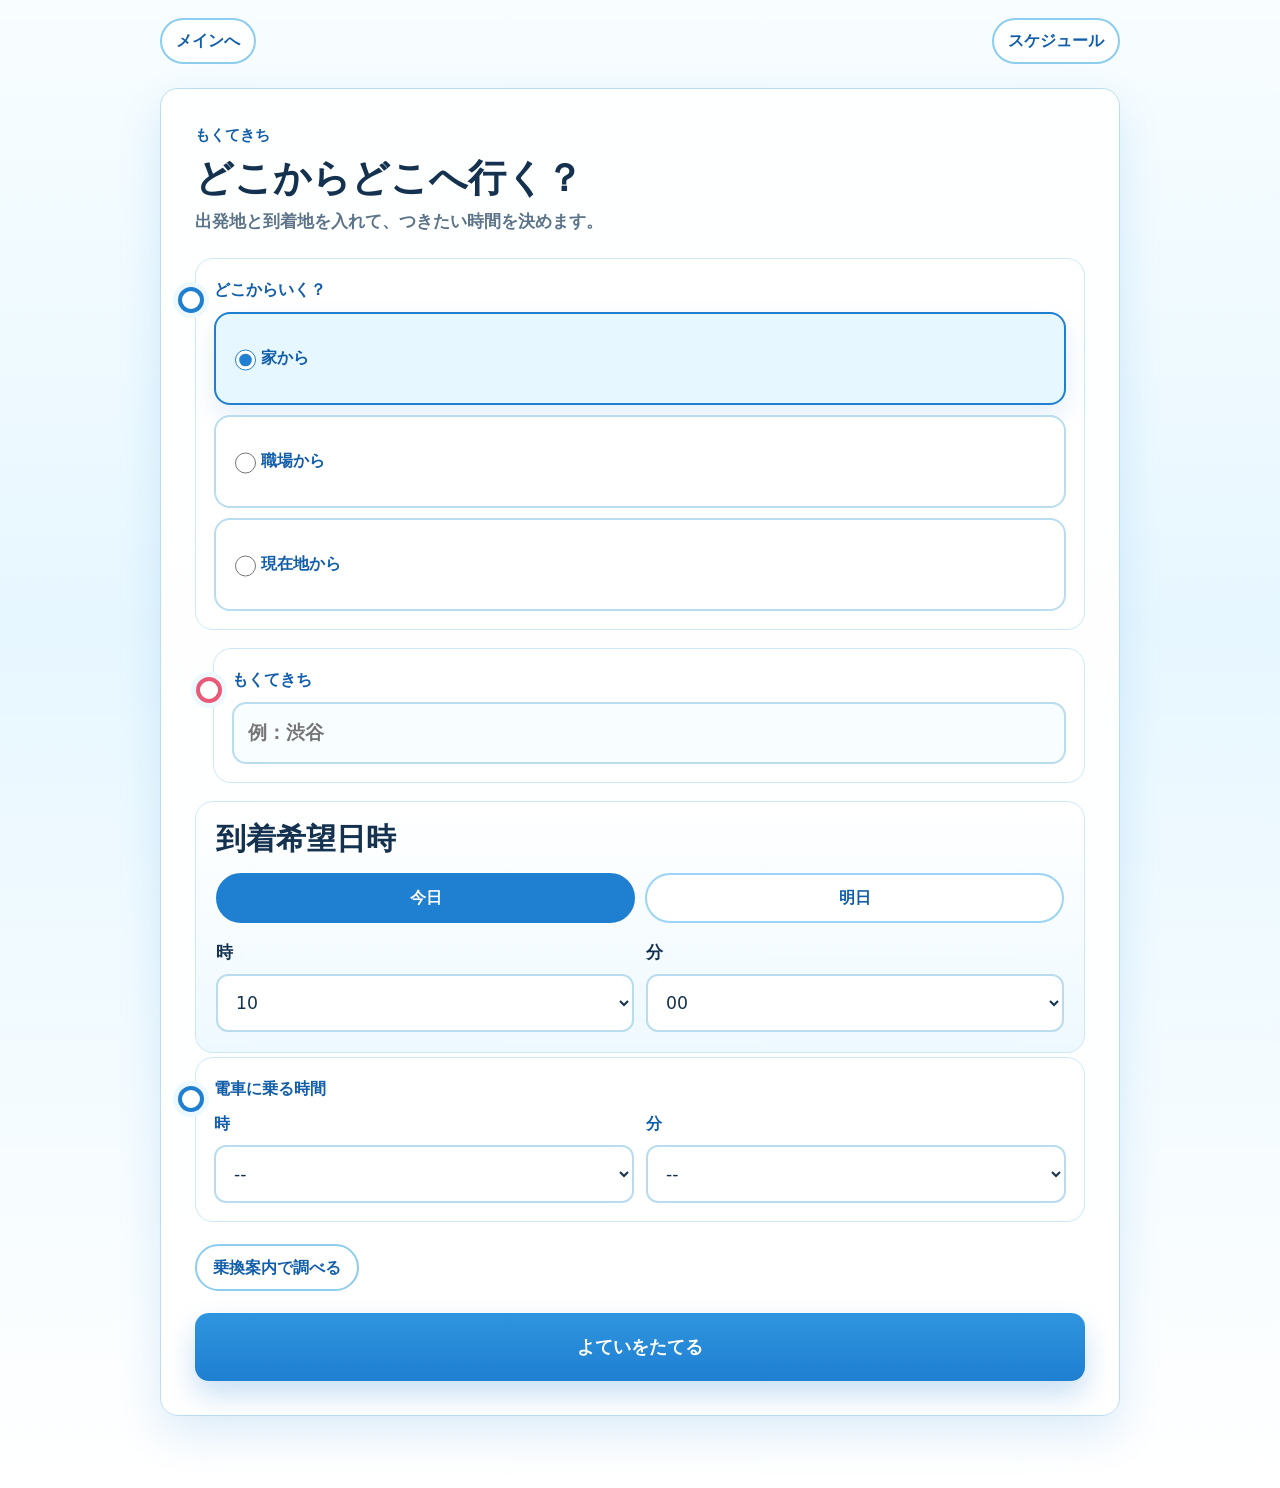
==== goal.html @ 4601b372 "Split train time selector" ====
<!DOCTYPE html>
<html lang="ja">
<head>
  <meta charset="UTF-8">
  <meta name="viewport" content="width=device-width, initial-scale=1.0">
  <title>もくてきち - Yasasisugi Navi</title>
  <link rel="stylesheet" href="styles.css">
</head>
<body>
  <main class="subpage">
    <nav class="page-nav" aria-label="ページ移動">
      <a href="index.html">メインへ</a>
      <a href="schedule.html">スケジュール</a>
    </nav>

    <section id="goal-section" class="section-panel" aria-labelledby="goal-title">
      <div class="section-heading">
        <p class="eyebrow">もくてきち</p>
        <h1 id="goal-title">どこからどこへ行く？</h1>
        <p>出発地と到着地を入れて、つきたい時間を決めます。</p>
      </div>

      <div class="route-form">
        <section class="start-choice route-field route-field--start" aria-labelledby="start-choice-title">
          <h2 id="start-choice-title">どこからいく？</h2>
          <div class="choice-buttons">
            <label class="choice-button">
              <input id="start-home" type="radio" name="start-type" value="home" checked>
              <span>家から</span>
            </label>
            <label class="choice-button">
              <input id="start-work" type="radio" name="start-type" value="work">
              <span>職場から</span>
            </label>
            <label class="choice-button">
              <input id="start-current" type="radio" name="start-type" value="current">
              <span>現在地から</span>
            </label>
          </div>
          <p id="current-location-note" class="current-location-note" hidden>
            現在地機能は今後追加予定です。現在は仮の最寄り駅で計算しています。
          </p>
        </section>

        <div class="route-points" aria-label="もくてきち">
          <label class="route-field route-field--goal">
            <span class="route-field-title">もくてきち</span>
            <input id="goal-place" type="text" placeholder="例：渋谷">
          </label>
        </div>

        <section class="arrival-card" aria-labelledby="arrival-title">
          <h2 id="arrival-title">到着希望日時</h2>
          <div class="date-buttons" aria-label="到着日">
            <button id="today-button" class="date-button is-selected" type="button">今日</button>
            <button id="tomorrow-button" class="date-button" type="button">明日</button>
          </div>

          <div class="arrival-time">
            <label class="field">
              <span>時</span>
              <select id="arrival-hour" aria-label="到着希望時刻の時">
                <option value="00">00</option>
                <option value="01">01</option>
                <option value="02">02</option>
                <option value="03">03</option>
                <option value="04">04</option>
                <option value="05">05</option>
                <option value="06">06</option>
                <option value="07">07</option>
                <option value="08">08</option>
                <option value="09">09</option>
                <option value="10" selected>10</option>
                <option value="11">11</option>
                <option value="12">12</option>
                <option value="13">13</option>
                <option value="14">14</option>
                <option value="15">15</option>
                <option value="16">16</option>
                <option value="17">17</option>
                <option value="18">18</option>
                <option value="19">19</option>
                <option value="20">20</option>
                <option value="21">21</option>
                <option value="22">22</option>
                <option value="23">23</option>
              </select>
            </label>

            <label class="field">
              <span>分</span>
              <select id="arrival-minute" aria-label="到着希望時刻の分">
                <option value="00" selected>00</option>
                <option value="05">05</option>
                <option value="10">10</option>
                <option value="15">15</option>
                <option value="20">20</option>
                <option value="25">25</option>
                <option value="30">30</option>
                <option value="35">35</option>
                <option value="40">40</option>
                <option value="45">45</option>
                <option value="50">50</option>
                <option value="55">55</option>
              </select>
            </label>
          </div>
        </section>
      </div>

      <label class="route-field train-time-field">
        <span>電車に乗る時間</span>
        <input id="train-time" type="hidden">
        <div class="arrival-time">
          <label class="field">
            <span>時</span>
            <select id="train-hour" aria-label="電車に乗る時刻の時">
              <option value="" selected>--</option>
              <option value="00">00</option>
              <option value="01">01</option>
              <option value="02">02</option>
              <option value="03">03</option>
              <option value="04">04</option>
              <option value="05">05</option>
              <option value="06">06</option>
              <option value="07">07</option>
              <option value="08">08</option>
              <option value="09">09</option>
              <option value="10">10</option>
              <option value="11">11</option>
              <option value="12">12</option>
              <option value="13">13</option>
              <option value="14">14</option>
              <option value="15">15</option>
              <option value="16">16</option>
              <option value="17">17</option>
              <option value="18">18</option>
              <option value="19">19</option>
              <option value="20">20</option>
              <option value="21">21</option>
              <option value="22">22</option>
              <option value="23">23</option>
            </select>
          </label>

          <label class="field">
            <span>分</span>
            <select id="train-minute" aria-label="電車に乗る時刻の分">
              <option value="" selected>--</option>
              <option value="00">00</option>
              <option value="05">05</option>
              <option value="10">10</option>
              <option value="15">15</option>
              <option value="20">20</option>
              <option value="25">25</option>
              <option value="30">30</option>
              <option value="35">35</option>
              <option value="40">40</option>
              <option value="45">45</option>
              <option value="50">50</option>
              <option value="55">55</option>
            </select>
          </label>
        </div>
      </label>

      <div class="page-actions">
        <button id="route-search-button" class="secondary-action" type="button">
          乗換案内で調べる
        </button>
      </div>

      <div class="page-actions">
        <button id="calculate-button" class="action-button" type="button">よていをたてる</button>
      </div>
    </section>
  </main>

  <script src="app.js"></script>
</body>
</html>
---- styles.css ----
:root {
  color-scheme: light;
  --bg-start: #f8fdff;
  --bg-mid: #e7f7ff;
  --bg-end: #ffffff;
  --surface-blue: #eef9ff;
  --text: #14324f;
  --muted: #5c7489;
  --line: #b9def4;
  --blue: #1f7fd1;
  --blue-strong: #125eaa;
  --warm: #ff7f6e;
  --warm-strong: #e95a78;
  --warm-soft: #fff1ec;
  --shadow: 0 18px 44px rgba(31, 127, 209, 0.14);
}

* {
  box-sizing: border-box;
}

html {
  scroll-behavior: smooth;
}

body {
  margin: 0;
  min-height: 100vh;
  background: linear-gradient(180deg, var(--bg-start) 0%, var(--bg-mid) 42%, var(--bg-end) 100%);
  color: var(--text);
  font-family: "Hiragino Maru Gothic ProN", "Yu Gothic UI", "Meiryo", "Arial Rounded MT Bold", system-ui, sans-serif;
  line-height: 1.65;
}

button,
input,
select {
  font: inherit;
}

button {
  cursor: pointer;
}

a {
  color: inherit;
}

h1,
h2,
h3,
p {
  overflow-wrap: anywhere;
}

.home {
  min-height: 100svh;
  display: grid;
  place-items: center;
  padding: 20px 14px;
}

.home__content {
  width: min(720px, 100%);
  text-align: center;
}

.home-title {
  margin: 0 0 2px;
  color: var(--text);
  font-size: 1.38rem;
  font-weight: 900;
  line-height: 1.18;
  letter-spacing: 0;
}

.app-label,
.eyebrow {
  margin: 0 0 8px;
  color: var(--blue-strong);
  font-size: 0.92rem;
  font-weight: 850;
  letter-spacing: 0;
}

.clock-panel {
  display: grid;
  gap: 6px;
  margin: 4px 0 20px;
}

.current-time {
  display: block;
  color: var(--blue-strong);
  font-size: clamp(4.1rem, 21.7vw, 11.8rem);
  font-weight: 900;
  line-height: 0.82;
  letter-spacing: 0;
}

.next-reminder {
  margin: 0;
  color: rgba(20, 50, 79, 0.58);
  font-size: clamp(0.95rem, 3.4vw, 1.2rem);
  font-weight: 750;
}

.navigator {
  display: grid;
  justify-items: center;
  gap: 14px;
  margin: 4px auto 18px;
}

.speech {
  position: relative;
  width: min(500px, 100%);
  padding: 15px 18px;
  border: 2px solid #b8dff5;
  border-radius: 20px;
  background: rgba(255, 255, 255, 0.94);
  box-shadow: var(--shadow);
}

.speech::after {
  content: "";
  position: absolute;
  left: 50%;
  bottom: -11px;
  width: 20px;
  height: 20px;
  border-right: 2px solid #b8dff5;
  border-bottom: 2px solid #b8dff5;
  background: rgba(255, 255, 255, 0.94);
  transform: translateX(-50%) rotate(45deg);
}

.speech p {
  margin: 0;
  font-size: clamp(1.05rem, 3.6vw, 1.35rem);
  font-weight: 850;
}

.character-slot {
  display: grid;
  place-items: center;
  width: min(44vw, 210px);
  min-width: 150px;
  aspect-ratio: 1;
  border-radius: 50%;
  background:
    radial-gradient(circle at 34% 24%, #ffffff 0 16%, transparent 17%),
    linear-gradient(145deg, #ffffff 0%, #d8f3ff 100%);
  border: 5px solid #70bfe8;
  box-shadow: 0 22px 48px rgba(18, 94, 170, 0.2);
}

.character-placeholder {
  display: grid;
  place-items: center;
  width: 72%;
  aspect-ratio: 1;
  border-radius: 50%;
  border: 3px dashed #5aa8d4;
  color: #2f719d;
  font-weight: 850;
  background: rgba(255, 255, 255, 0.72);
}

h1:not(.home-title) {
  margin: 0;
  font-size: clamp(1.45rem, 5vw, 2.4rem);
  line-height: 1.16;
  letter-spacing: 0;
}

.main-actions {
  display: grid;
  grid-template-columns: repeat(3, minmax(0, 1fr));
  gap: clamp(6px, 2.4vw, 12px);
  margin-top: 24px;
}

.action-button {
  display: grid;
  place-items: center;
  min-height: clamp(54px, 14vw, 68px);
  width: 100%;
  border: 0;
  border-radius: 14px;
  background: linear-gradient(180deg, #2f95df, var(--blue));
  color: #ffffff;
  font-size: clamp(0.82rem, 3.5vw, 1.12rem);
  font-weight: 850;
  line-height: 1.22;
  padding: 10px clamp(5px, 2vw, 14px);
  text-align: center;
  text-decoration: none;
  box-shadow: 0 14px 28px rgba(31, 127, 209, 0.24);
}

.action-button:focus-visible,
.field input:focus,
.field select:focus,
.route-field input:focus,
.timeline-check:focus-visible,
.alarm-toggle:focus-visible,
.secondary-action:focus-visible,
.date-button:focus-visible,
.choice-button:focus-within {
  outline: 4px solid rgba(31, 85, 143, 0.24);
  outline-offset: 3px;
}

.action-button--light {
  background: #ffffff;
  color: var(--blue-strong);
  border: 2px solid #8ccdf0;
}

.lost-guide,
.section-panel {
  width: min(960px, calc(100% - 32px));
  margin: 24px auto;
  padding: clamp(20px, 5vw, 34px);
  border: 1px solid var(--line);
  border-radius: 18px;
  background: rgba(255, 255, 255, 0.94);
  box-shadow: var(--shadow);
}

.subpage {
  width: 100%;
  padding: 18px 0 48px;
}

.page-nav {
  width: min(960px, calc(100% - 32px));
  display: flex;
  justify-content: space-between;
  gap: 10px;
  margin: 0 auto;
}

.page-nav a {
  display: inline-grid;
  place-items: center;
  min-height: 44px;
  border: 2px solid #8ccdf0;
  border-radius: 999px;
  background: rgba(255, 255, 255, 0.9);
  color: var(--blue-strong);
  padding: 8px 14px;
  font-weight: 850;
  text-decoration: none;
}

.page-actions {
  margin-top: 22px;
}

.lost-guide {
  width: 100%;
  text-align: left;
  background: var(--surface-blue);
}

.lost-guide h2,
.lost-guide p,
.section-heading p {
  margin: 0;
}

.lost-guide h2 {
  font-size: 1.25rem;
}

.lost-guide p {
  margin-top: 8px;
  color: var(--muted);
  font-weight: 650;
}

.section-heading {
  display: grid;
  gap: 8px;
  margin-bottom: 22px;
}

.section-heading h2 {
  margin: 0;
  font-size: clamp(1.55rem, 5vw, 2.3rem);
  line-height: 1.2;
}

.section-heading p:not(.eyebrow) {
  color: var(--muted);
  font-size: 1.05rem;
  font-weight: 650;
}

.form {
  display: grid;
  grid-template-columns: repeat(2, minmax(0, 1fr));
  gap: 16px;
}

.field {
  display: grid;
  gap: 7px;
}

.field--wide {
  grid-column: 1 / -1;
}

.field span {
  font-size: 1.04rem;
  font-weight: 800;
}

.field input,
.field select {
  min-height: 58px;
  width: 100%;
  border: 2px solid #b9ddef;
  border-radius: 12px;
  background: #ffffff;
  color: var(--text);
  padding: 12px 14px;
  font-size: 1.08rem;
}

.field input:focus,
.field select:focus {
  border-color: #1f558f;
}

.route-form {
  display: grid;
  gap: 18px;
}

.start-choice {
  display: grid;
  gap: 14px;
  padding: 18px;
  border: 1px solid #cce8f7;
  border-radius: 18px;
  background: linear-gradient(180deg, #ffffff, var(--surface-blue));
}

.start-choice h2 {
  margin: 0;
  color: var(--blue-strong);
  font-size: 1.02rem;
  font-weight: 850;
  line-height: 1.65;
}

.choice-buttons {
  display: grid;
  grid-template-columns: 1fr;
  gap: 10px;
}

.choice-button {
  display: grid;
  grid-template-columns: auto 1fr;
  gap: 10px;
  align-items: center;
  min-height: 56px;
  padding: 12px 14px;
  border: 2px solid #b9ddef;
  border-radius: 16px;
  background: #ffffff;
  color: var(--blue-strong);
  font-weight: 900;
}

.choice-button:has(input:checked) {
  border-color: var(--blue);
  background: #e7f7ff;
  box-shadow: 0 12px 26px rgba(31, 127, 209, 0.12);
}

.choice-button input {
  width: 20px;
  height: 20px;
  accent-color: var(--blue);
}

.current-location-note {
  margin: 0;
  padding: 12px 14px;
  border-radius: 14px;
  background: var(--warm-soft);
  color: var(--muted);
  font-weight: 750;
}

.route-points {
  position: relative;
  display: grid;
  gap: 14px;
  padding-left: 18px;
}

.route-field {
  position: relative;
  display: grid;
  gap: 8px;
  padding: 18px;
  border: 1px solid #cce8f7;
  border-radius: 18px;
  background: #ffffff;
}

.route-field::before {
  content: "";
  position: absolute;
  left: -18px;
  top: 28px;
  width: 18px;
  height: 18px;
  border: 4px solid var(--blue);
  border-radius: 50%;
  background: #ffffff;
  box-shadow: 0 0 0 5px #eef9ff;
}

.route-field--goal::before {
  border-color: var(--warm-strong);
}

.route-field--start::before {
  border-color: var(--blue);
}

.route-field span,
.route-field-title {
  color: var(--blue-strong);
  font-size: 1.02rem;
  font-weight: 850;
}

.route-field input {
  min-height: 62px;
  width: 100%;
  border: 2px solid #b9ddef;
  border-radius: 14px;
  background: #f8fdff;
  color: var(--text);
  padding: 12px 14px;
  font-size: 1.18rem;
  font-weight: 800;
}

.route-field input:focus {
  border-color: #1f558f;
}

.arrival-card {
  display: grid;
  gap: 16px;
  padding: 20px;
  border: 1px solid #cce8f7;
  border-radius: 18px;
  background: linear-gradient(180deg, #ffffff, var(--surface-blue));
}

.arrival-card h2 {
  margin: 0;
  color: var(--text);
  font-size: clamp(1.35rem, 5vw, 1.85rem);
  line-height: 1.2;
}

.date-buttons {
  display: grid;
  grid-template-columns: repeat(2, minmax(0, 1fr));
  gap: 10px;
}

.date-button {
  min-height: 50px;
  border: 2px solid #9bd4f4;
  border-radius: 999px;
  background: #ffffff;
  color: var(--blue-strong);
  font-weight: 900;
}

.date-button.is-selected {
  border-color: var(--blue);
  background: var(--blue);
  color: #ffffff;
}

.arrival-time {
  display: grid;
  grid-template-columns: repeat(2, minmax(0, 1fr));
  gap: 12px;
}

.schedule-controls {
  display: grid;
  gap: 18px;
}

.buffer-card {
  display: grid;
  gap: 14px;
  padding: 18px;
  border: 1px solid #cce8f7;
  border-radius: 18px;
  background: linear-gradient(180deg, #ffffff, var(--surface-blue));
}

.buffer-heading {
  display: flex;
  align-items: center;
  gap: 8px;
}

.buffer-heading h2 {
  margin: 0;
  color: var(--text);
  font-size: 1.18rem;
  line-height: 1.2;
}

.help-button {
  display: grid;
  place-items: center;
  width: 26px;
  height: 26px;
  border: 2px solid #9bd4f4;
  border-radius: 50%;
  background: #ffffff;
  color: var(--blue-strong);
  font-size: 0.9rem;
  font-weight: 900;
}

.buffer-help {
  margin: 0;
  color: var(--muted);
  font-weight: 700;
}

.buffer-stepper {
  display: grid;
  grid-template-columns: 48px minmax(64px, auto) 48px auto;
  gap: 10px;
  align-items: center;
  justify-content: start;
}

.buffer-stepper button {
  width: 48px;
  height: 48px;
  border: 2px solid #9bd4f4;
  border-radius: 14px;
  background: #ffffff;
  color: var(--blue-strong);
  font-size: 1.4rem;
  font-weight: 900;
}

.buffer-stepper strong {
  display: grid;
  place-items: center;
  min-width: 64px;
  min-height: 48px;
  border-radius: 14px;
  background: #ffffff;
  color: var(--warm-strong);
  font-size: 1.45rem;
}

.buffer-stepper span {
  color: var(--muted);
  font-weight: 850;
}

.arrival-complete {
  margin-top: 18px;
}

.complete-check {
  display: grid;
  grid-template-columns: auto 1fr;
  gap: 10px;
  align-items: center;
  padding: 14px;
  border: 1px solid #cce8f7;
  border-radius: 16px;
  background: #ffffff;
  color: var(--blue-strong);
  font-weight: 900;
}

.complete-check input {
  width: 22px;
  height: 22px;
  accent-color: var(--blue);
}

.secondary-action {
  min-height: 44px;
  width: auto;
  border: 2px solid #8ccdf0;
  border-radius: 999px;
  background: #ffffff;
  color: var(--blue-strong);
  font-size: 0.98rem;
  font-weight: 900;
  padding: 9px 16px;
}

.train-time-field {
  margin-top: 4px;
}

.route-result {
  margin-top: 22px;
  padding: 18px;
  border: 1px solid #ffd4c8;
  border-radius: 18px;
  background: var(--warm-soft);
}

.route-result:empty {
  display: none;
}

.route-result h2 {
  margin: 0 0 14px;
  color: var(--text);
  font-size: 1.35rem;
}

.route-result p {
  margin: 0;
  color: var(--muted);
  font-weight: 750;
}

.route-result-list {
  display: grid;
  gap: 10px;
  margin: 0;
}

.route-result-list div {
  display: grid;
  grid-template-columns: minmax(118px, 0.8fr) minmax(0, 1.2fr);
  gap: 10px;
  align-items: baseline;
  padding: 12px;
  border-radius: 14px;
  background: rgba(255, 255, 255, 0.74);
}

.route-result-list dt {
  color: var(--muted);
  font-weight: 800;
}

.route-result-list dd {
  margin: 0;
  color: var(--warm-strong);
  font-size: 1.16rem;
  font-weight: 900;
}

.timeline {
  position: relative;
  display: grid;
  margin-top: 4px;
}

.timeline::before {
  content: "";
  position: absolute;
  top: 24px;
  bottom: 24px;
  left: 18px;
  width: 4px;
  border-radius: 999px;
  background: linear-gradient(180deg, #87ccef, #1f7fd1);
}

.timeline-item {
  position: relative;
  display: grid;
  grid-template-columns: 40px minmax(0, 1fr) auto;
  gap: 12px;
  align-items: center;
  min-height: 74px;
  padding: 10px 0;
}

.timeline-check {
  position: relative;
  z-index: 1;
  display: grid;
  place-items: center;
  width: 40px;
  height: 40px;
  border: 3px solid var(--blue);
  border-radius: 50%;
  background: #ffffff;
  color: var(--blue-strong);
  font-size: 1.35rem;
  font-weight: 900;
}

.timeline-check[aria-pressed="true"] {
  background: var(--blue);
  color: #ffffff;
}

.timeline-body {
  display: flex;
  align-items: baseline;
  gap: 10px;
  min-width: 0;
  padding: 12px 14px;
  border: 1px solid #cce8f7;
  border-radius: 14px;
  background: #ffffff;
}

.timeline-time {
  flex: 0 0 auto;
  color: var(--warm-strong);
  font-size: clamp(1.25rem, 5vw, 1.75rem);
  font-weight: 900;
  line-height: 1;
}

.timeline-label {
  min-width: 0;
  color: var(--text);
  font-size: clamp(1rem, 3.8vw, 1.18rem);
  font-weight: 850;
}

.alarm-toggle {
  min-width: 64px;
  min-height: 38px;
  border: 2px solid #9bd4f4;
  border-radius: 999px;
  background: #ffffff;
  color: var(--blue-strong);
  font-size: 0.9rem;
  font-weight: 900;
}

.alarm-toggle[aria-pressed="true"] {
  border-color: var(--blue);
  background: var(--blue);
  color: #ffffff;
}

.achievement {
  margin-top: 22px;
  padding: 18px;
  border-radius: 16px;
  background: var(--warm-soft);
  border: 1px solid #ffd4c8;
}

.achievement__header {
  display: flex;
  justify-content: space-between;
  gap: 12px;
  align-items: center;
}

.achievement h3,
.achievement p {
  margin: 0;
}

.achievement h3 {
  font-size: 1.12rem;
}

.achievement strong {
  color: var(--warm-strong);
  font-size: 1.35rem;
}

.achievement__blocks {
  display: grid;
  grid-template-columns: repeat(10, minmax(0, 1fr));
  gap: 5px;
  margin-top: 12px;
}

.achievement__blocks span {
  min-height: 18px;
  border-radius: 5px;
  background: #ffffff;
  border: 1px solid #ffd4c8;
}

.achievement__blocks span.is-filled {
  background: linear-gradient(180deg, #ff9b88, var(--warm-strong));
  border-color: transparent;
}

.achievement__count {
  margin-top: 8px;
  color: var(--muted);
  font-weight: 750;
}

@media (max-width: 820px) {
  .form {
    grid-template-columns: 1fr;
  }

  .home {
    align-items: start;
  }

  .section-panel {
    border-radius: 16px;
  }
}

@media (max-width: 430px) {
  .home {
    padding-inline: 10px;
  }

  .timeline-item {
    grid-template-columns: 34px minmax(0, 1fr) 54px;
    gap: 8px;
  }

  .timeline::before {
    left: 15px;
  }

  .timeline-check {
    width: 34px;
    height: 34px;
    font-size: 1.1rem;
  }

  .timeline-body {
    flex-direction: column;
    align-items: flex-start;
    gap: 4px;
    padding: 10px 12px;
  }

  .alarm-toggle {
    min-width: 54px;
    padding-inline: 6px;
    font-size: 0.78rem;
  }
}
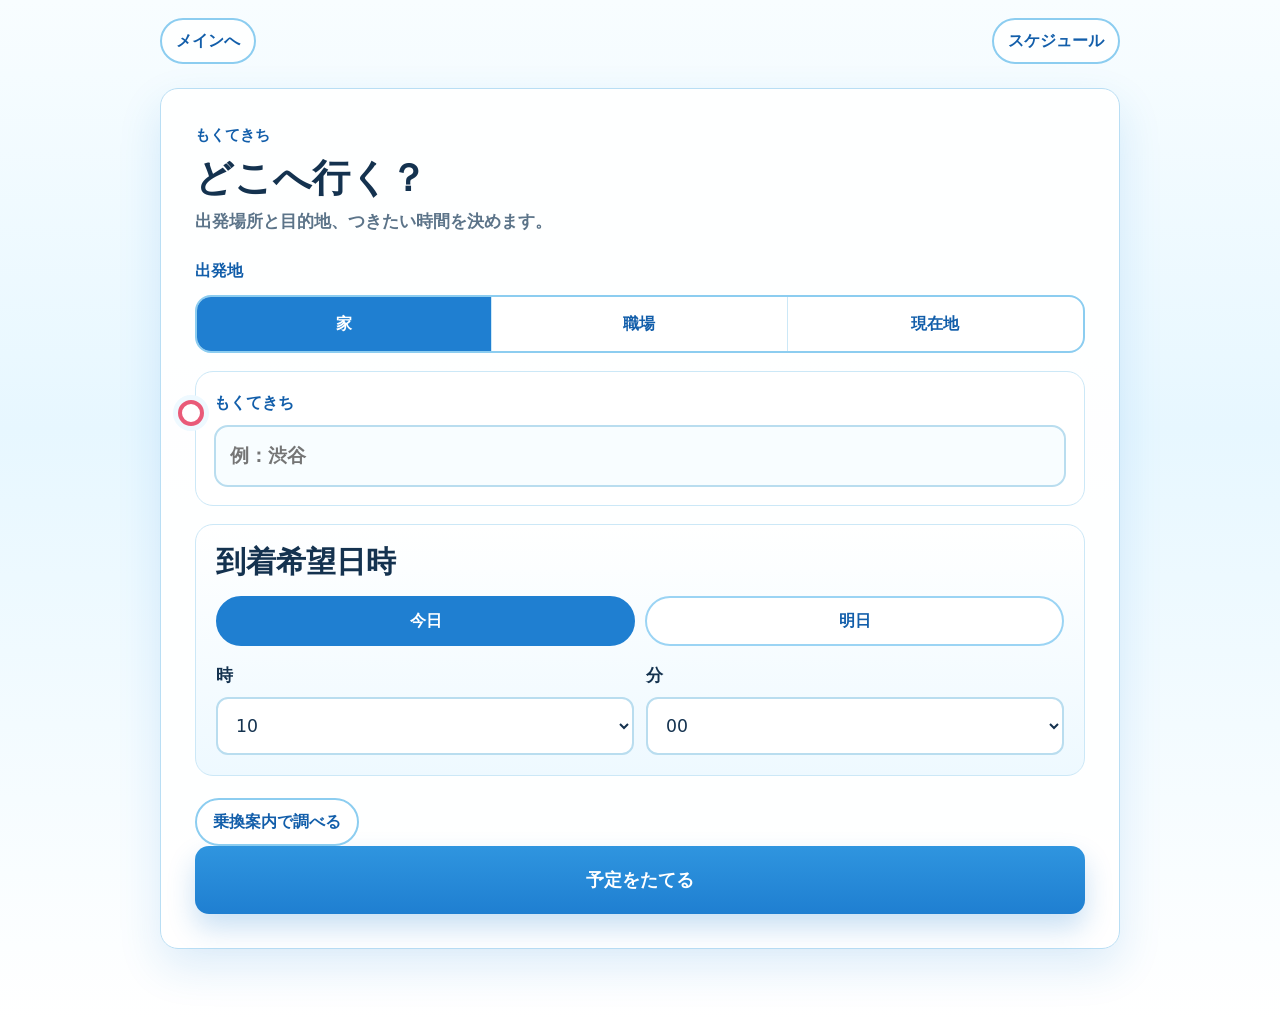
==== commit d8077b71: "Rebuild schedule flow" ====
--- a/goal.html
+++ b/goal.html
@@ -16,25 +16,25 @@
     <section id="goal-section" class="section-panel" aria-labelledby="goal-title">
       <div class="section-heading">
         <p class="eyebrow">もくてきち</p>
-        <h1 id="goal-title">どこからどこへ行く？</h1>
-        <p>出発地と到着地を入れて、つきたい時間を決めます。</p>
+        <h1 id="goal-title">どこへ行く？</h1>
+        <p>出発場所と目的地、つきたい時間を決めます。</p>
       </div>
 
       <div class="route-form">
-        <section class="start-choice route-field route-field--start" aria-labelledby="start-choice-title">
-          <h2 id="start-choice-title">どこからいく？</h2>
-          <div class="choice-buttons">
-            <label class="choice-button">
+        <section class="compact-choice" aria-labelledby="start-choice-title">
+          <h2 id="start-choice-title">出発地</h2>
+          <div class="segmented-choice" role="radiogroup" aria-label="出発場所">
+            <label>
               <input id="start-home" type="radio" name="start-type" value="home" checked>
-              <span>家から</span>
+              <span>家</span>
             </label>
-            <label class="choice-button">
+            <label>
               <input id="start-work" type="radio" name="start-type" value="work">
-              <span>職場から</span>
+              <span>職場</span>
             </label>
-            <label class="choice-button">
+            <label>
               <input id="start-current" type="radio" name="start-type" value="current">
-              <span>現在地から</span>
+              <span>現在地</span>
             </label>
           </div>
           <p id="current-location-note" class="current-location-note" hidden>
@@ -42,12 +42,10 @@
           </p>
         </section>
 
-        <div class="route-points" aria-label="もくてきち">
-          <label class="route-field route-field--goal">
-            <span class="route-field-title">もくてきち</span>
-            <input id="goal-place" type="text" placeholder="例：渋谷">
-          </label>
-        </div>
+        <label class="route-field route-field--goal">
+          <span class="route-field-title">もくてきち</span>
+          <input id="goal-place" type="text" placeholder="例：渋谷">
+        </label>
 
         <section class="arrival-card" aria-labelledby="arrival-title">
           <h2 id="arrival-title">到着希望日時</h2>
@@ -108,70 +106,13 @@
         </section>
       </div>
 
-      <label class="route-field train-time-field">
-        <span>電車に乗る時間</span>
-        <input id="train-time" type="hidden">
-        <div class="arrival-time">
-          <label class="field">
-            <span>時</span>
-            <select id="train-hour" aria-label="電車に乗る時刻の時">
-              <option value="" selected>--</option>
-              <option value="00">00</option>
-              <option value="01">01</option>
-              <option value="02">02</option>
-              <option value="03">03</option>
-              <option value="04">04</option>
-              <option value="05">05</option>
-              <option value="06">06</option>
-              <option value="07">07</option>
-              <option value="08">08</option>
-              <option value="09">09</option>
-              <option value="10">10</option>
-              <option value="11">11</option>
-              <option value="12">12</option>
-              <option value="13">13</option>
-              <option value="14">14</option>
-              <option value="15">15</option>
-              <option value="16">16</option>
-              <option value="17">17</option>
-              <option value="18">18</option>
-              <option value="19">19</option>
-              <option value="20">20</option>
-              <option value="21">21</option>
-              <option value="22">22</option>
-              <option value="23">23</option>
-            </select>
-          </label>
-
-          <label class="field">
-            <span>分</span>
-            <select id="train-minute" aria-label="電車に乗る時刻の分">
-              <option value="" selected>--</option>
-              <option value="00">00</option>
-              <option value="05">05</option>
-              <option value="10">10</option>
-              <option value="15">15</option>
-              <option value="20">20</option>
-              <option value="25">25</option>
-              <option value="30">30</option>
-              <option value="35">35</option>
-              <option value="40">40</option>
-              <option value="45">45</option>
-              <option value="50">50</option>
-              <option value="55">55</option>
-            </select>
-          </label>
-        </div>
-      </label>
-
-      <div class="page-actions">
+      <div class="page-actions page-actions--split">
         <button id="route-search-button" class="secondary-action" type="button">
           乗換案内で調べる
         </button>
-      </div>
-
-      <div class="page-actions">
-        <button id="calculate-button" class="action-button" type="button">よていをたてる</button>
+        <button id="calculate-button" class="action-button" type="button">
+          予定をたてる
+        </button>
       </div>
     </section>
   </main>
--- a/styles.css
+++ b/styles.css
@@ -207,7 +207,7 @@
 .alarm-toggle:focus-visible,
 .secondary-action:focus-visible,
 .date-button:focus-visible,
-.choice-button:focus-within {
+.choice-button:focus-within:not(:has(input[type="radio"])) {
   outline: 4px solid rgba(31, 85, 143, 0.24);
   outline-offset: 3px;
 }
@@ -388,6 +388,56 @@
   width: 20px;
   height: 20px;
   accent-color: var(--blue);
+}
+
+.choice-button:focus-within {
+  outline: none;
+}
+
+.compact-choice {
+  display: grid;
+  gap: 10px;
+}
+
+.compact-choice h2 {
+  margin: 0;
+  color: var(--blue-strong);
+  font-size: 1.02rem;
+  font-weight: 850;
+}
+
+.segmented-choice {
+  display: grid;
+  grid-template-columns: repeat(3, minmax(0, 1fr));
+  overflow: hidden;
+  border: 2px solid #8ccdf0;
+  border-radius: 16px;
+  background: #ffffff;
+}
+
+.segmented-choice label {
+  position: relative;
+  display: grid;
+  place-items: center;
+  min-height: 54px;
+  border-right: 1px solid #cce8f7;
+  color: var(--blue-strong);
+  font-weight: 900;
+}
+
+.segmented-choice label:last-child {
+  border-right: 0;
+}
+
+.segmented-choice input {
+  position: absolute;
+  opacity: 0;
+  pointer-events: none;
+}
+
+.segmented-choice label:has(input:checked) {
+  background: var(--blue);
+  color: #ffffff;
 }
 
 .current-location-note {
@@ -508,6 +558,49 @@
   gap: 18px;
 }
 
+.mood-card {
+  display: grid;
+  gap: 14px;
+  padding: 18px;
+  border: 1px solid #cce8f7;
+  border-radius: 18px;
+  background: linear-gradient(180deg, #ffffff, var(--surface-blue));
+}
+
+.mood-card h2,
+.mood-buffer {
+  margin: 0;
+}
+
+.mood-card h2 {
+  color: var(--text);
+  font-size: 1.18rem;
+}
+
+.mood-labels {
+  display: flex;
+  justify-content: space-between;
+  gap: 12px;
+  color: var(--muted);
+  font-size: 0.94rem;
+  font-weight: 800;
+}
+
+.mood-slider {
+  width: 100%;
+  accent-color: var(--blue);
+}
+
+.mood-buffer {
+  color: var(--muted);
+  font-weight: 800;
+}
+
+.mood-buffer strong {
+  color: var(--warm-strong);
+  font-size: 1.35rem;
+}
+
 .buffer-card {
   display: grid;
   gap: 14px;
@@ -702,6 +795,10 @@
   padding: 10px 0;
 }
 
+.timeline--schedule .timeline-item {
+  grid-template-columns: 40px minmax(0, 1fr) 64px;
+}
+
 .timeline-check {
   position: relative;
   z-index: 1;
@@ -733,6 +830,12 @@
   background: #ffffff;
 }
 
+.timeline--schedule .timeline-body {
+  border: 0;
+  background: transparent;
+  padding: 8px 0;
+}
+
 .timeline-time {
   flex: 0 0 auto;
   color: var(--warm-strong);
@@ -746,6 +849,12 @@
   color: var(--text);
   font-size: clamp(1rem, 3.8vw, 1.18rem);
   font-weight: 850;
+}
+
+.timeline-item.is-completed .timeline-time,
+.timeline-item.is-completed .timeline-label {
+  color: #8aa0b2;
+  text-decoration: line-through;
 }
 
 .alarm-toggle {
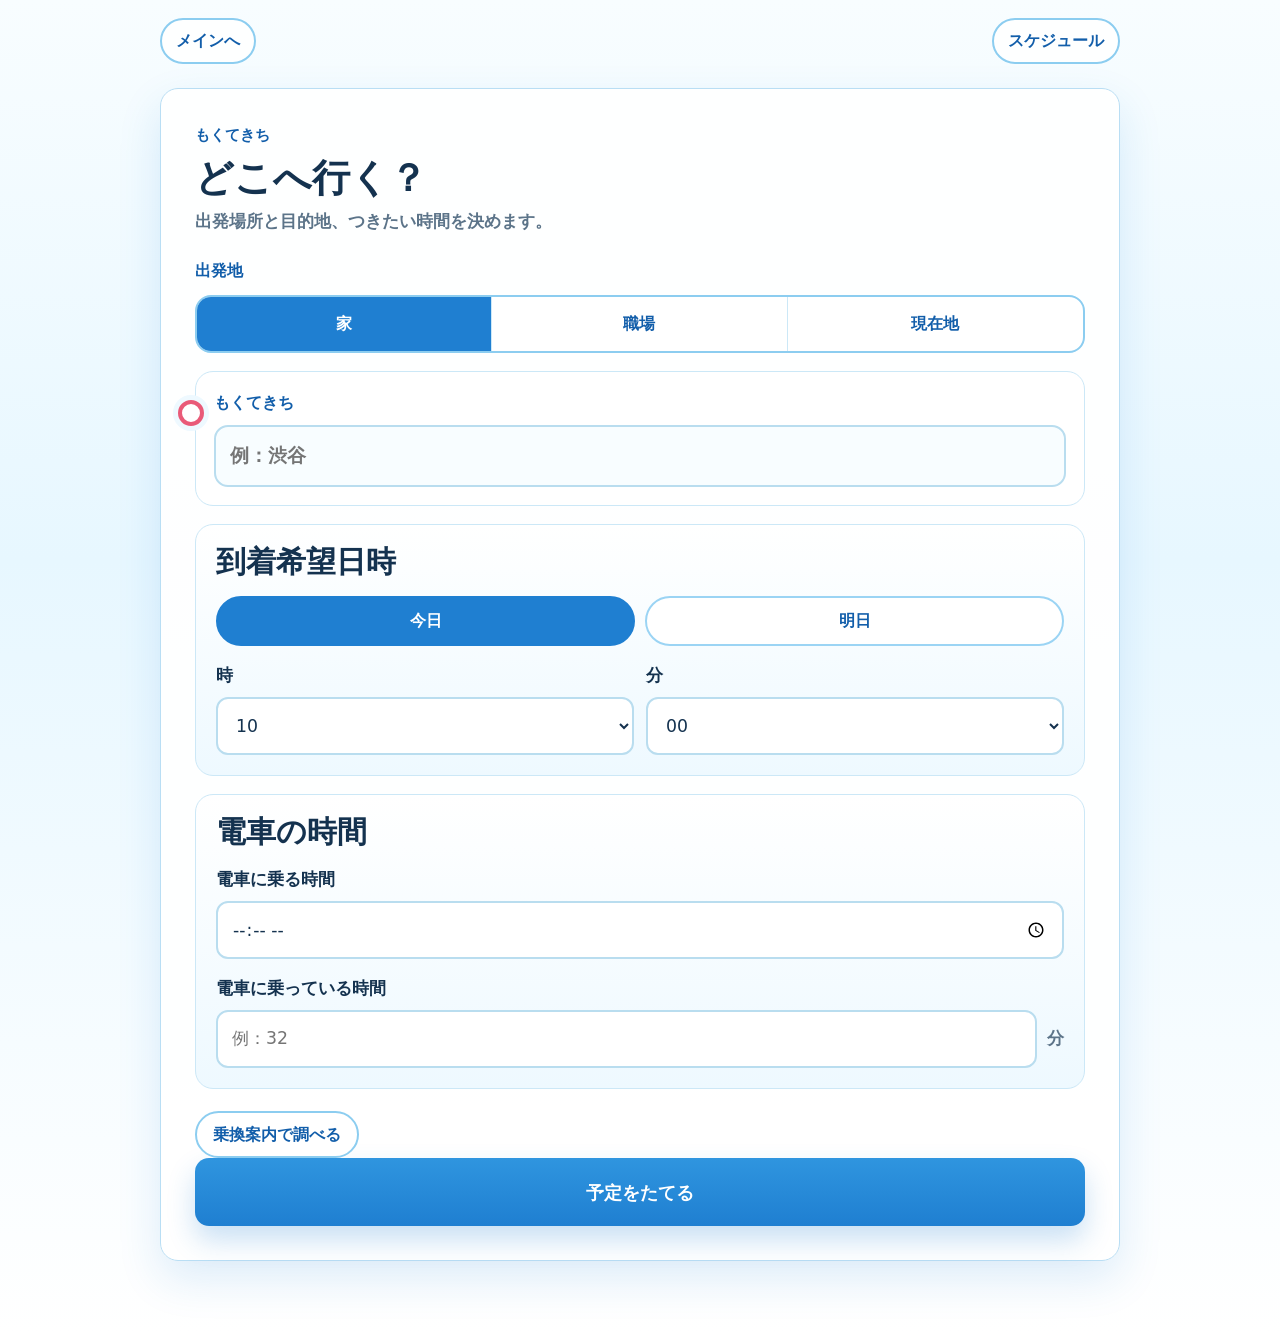
==== commit 5647760e: "Add manual train timing flow" ====
--- a/goal.html
+++ b/goal.html
@@ -104,6 +104,21 @@
             </label>
           </div>
         </section>
+
+        <section class="arrival-card" aria-labelledby="train-title">
+          <h2 id="train-title">電車の時間</h2>
+          <label class="field">
+            <span>電車に乗る時間</span>
+            <input id="train-time" type="time">
+          </label>
+          <label class="field">
+            <span>電車に乗っている時間</span>
+            <div class="number-with-unit">
+              <input id="train-duration" type="number" min="1" placeholder="例：32">
+              <span>分</span>
+            </div>
+          </label>
+        </section>
       </div>
 
       <div class="page-actions page-actions--split">
--- a/styles.css
+++ b/styles.css
@@ -331,6 +331,17 @@
   font-size: 1.08rem;
 }
 
+.field input[type="time"],
+.route-field input[type="time"] {
+  position: relative;
+  z-index: 1;
+  min-height: 56px;
+  width: 100%;
+  appearance: auto;
+  -webkit-appearance: auto;
+  touch-action: manipulation;
+}
+
 .field input:focus,
 .field select:focus {
   border-color: #1f558f;
@@ -506,6 +517,18 @@
   font-weight: 800;
 }
 
+.number-with-unit {
+  display: grid;
+  grid-template-columns: minmax(0, 1fr) auto;
+  gap: 10px;
+  align-items: center;
+}
+
+.number-with-unit span {
+  color: var(--muted);
+  font-weight: 850;
+}
+
 .route-field input:focus {
   border-color: #1f558f;
 }
@@ -513,6 +536,7 @@
 .arrival-card {
   display: grid;
   gap: 16px;
+  overflow: visible;
   padding: 20px;
   border: 1px solid #cce8f7;
   border-radius: 18px;
@@ -589,6 +613,44 @@
 .mood-slider {
   width: 100%;
   accent-color: var(--blue);
+}
+
+.mood-options {
+  display: grid;
+  grid-template-columns: repeat(5, minmax(0, 1fr));
+  gap: 0;
+  align-items: center;
+  position: relative;
+  padding: 10px 0;
+}
+
+.mood-options::before {
+  content: "";
+  position: absolute;
+  left: 10%;
+  right: 10%;
+  top: 50%;
+  height: 3px;
+  border-radius: 999px;
+  background: #b9ddef;
+  transform: translateY(-50%);
+}
+
+.mood-option {
+  position: relative;
+  z-index: 1;
+  justify-self: center;
+  width: 24px;
+  height: 24px;
+  border: 3px solid #9bd4f4;
+  border-radius: 50%;
+  background: #ffffff;
+  padding: 0;
+}
+
+.mood-option.is-selected {
+  border-color: var(--blue);
+  background: var(--blue);
 }
 
 .mood-buffer {
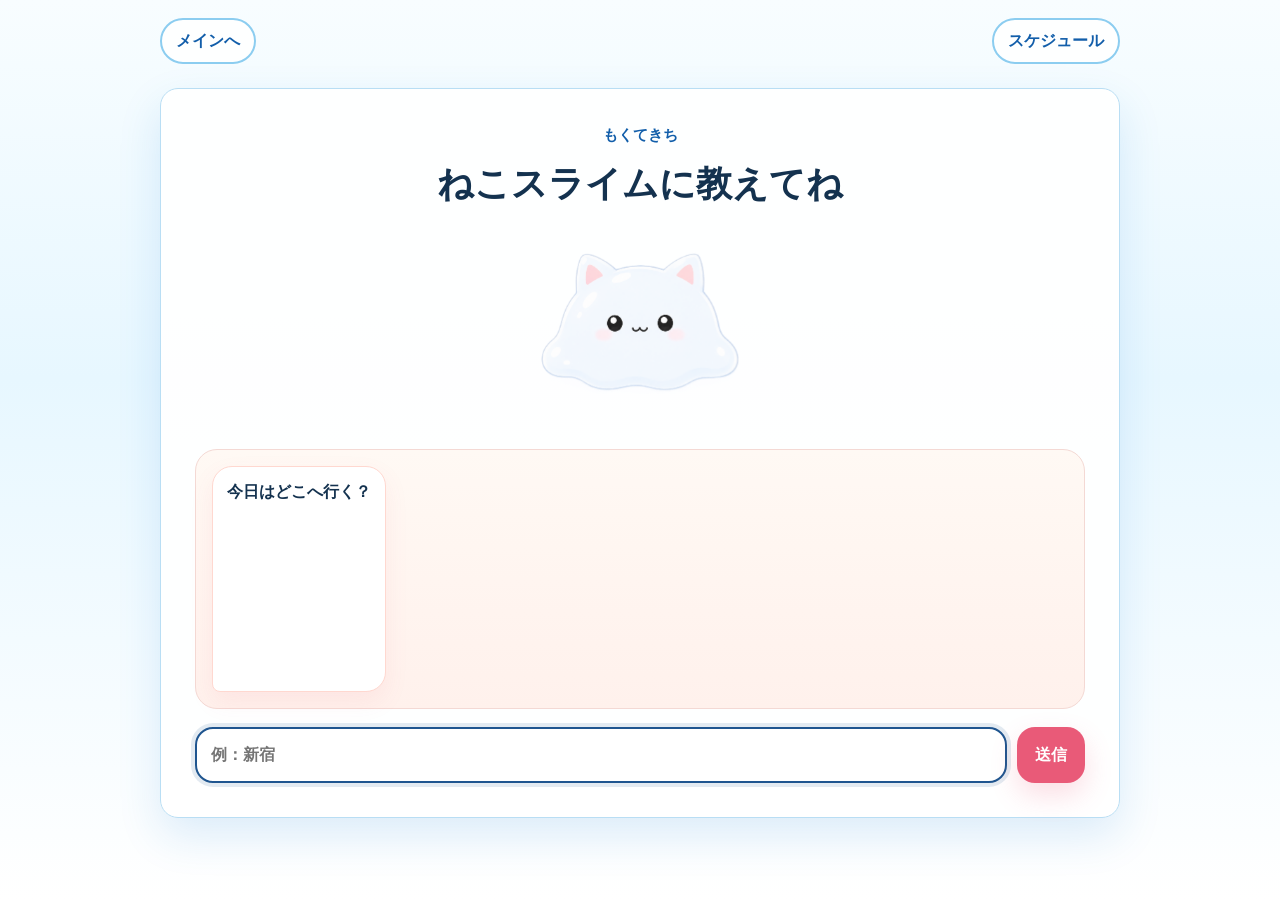
==== commit acf703eb: "Convert goal page to chat input" ====
--- a/goal.html
+++ b/goal.html
@@ -13,121 +13,29 @@
       <a href="schedule.html">スケジュール</a>
     </nav>
 
-    <section id="goal-section" class="section-panel" aria-labelledby="goal-title">
-      <div class="section-heading">
+    <section id="goal-section" class="section-panel chat-goal" aria-labelledby="goal-title">
+      <div class="chat-hero">
         <p class="eyebrow">もくてきち</p>
-        <h1 id="goal-title">どこへ行く？</h1>
-        <p>出発場所と目的地、つきたい時間を決めます。</p>
+        <h1 id="goal-title">ねこスライムに教えてね</h1>
+        <img class="chat-slime cat-slime" src="nomal.png" alt="猫スライム">
       </div>
 
-      <div class="route-form">
-        <section class="compact-choice" aria-labelledby="start-choice-title">
-          <h2 id="start-choice-title">出発地</h2>
-          <div class="segmented-choice" role="radiogroup" aria-label="出発場所">
-            <label>
-              <input id="start-home" type="radio" name="start-type" value="home" checked>
-              <span>家</span>
-            </label>
-            <label>
-              <input id="start-work" type="radio" name="start-type" value="work">
-              <span>職場</span>
-            </label>
-            <label>
-              <input id="start-current" type="radio" name="start-type" value="current">
-              <span>現在地</span>
-            </label>
-          </div>
-          <p id="current-location-note" class="current-location-note" hidden>
-            現在地機能は今後追加予定です。現在は仮の最寄り駅で計算しています。
-          </p>
-        </section>
+      <div id="goal-chat-log" class="chat-log" aria-live="polite"></div>
 
-        <label class="route-field route-field--goal">
-          <span class="route-field-title">もくてきち</span>
-          <input id="goal-place" type="text" placeholder="例：渋谷">
-        </label>
+      <form id="goal-chat-form" class="chat-input-area">
+        <label class="sr-only" for="goal-chat-input">こたえを入力</label>
+        <input id="goal-chat-input" type="text" autocomplete="off" placeholder="ここに入力してね">
+        <button class="chat-send-button" type="submit">送信</button>
+      </form>
 
-        <section class="arrival-card" aria-labelledby="arrival-title">
-          <h2 id="arrival-title">到着希望日時</h2>
-          <div class="date-buttons" aria-label="到着日">
-            <button id="today-button" class="date-button is-selected" type="button">今日</button>
-            <button id="tomorrow-button" class="date-button" type="button">明日</button>
-          </div>
+      <div id="goal-chat-actions" class="chat-confirm-actions" hidden></div>
 
-          <div class="arrival-time">
-            <label class="field">
-              <span>時</span>
-              <select id="arrival-hour" aria-label="到着希望時刻の時">
-                <option value="00">00</option>
-                <option value="01">01</option>
-                <option value="02">02</option>
-                <option value="03">03</option>
-                <option value="04">04</option>
-                <option value="05">05</option>
-                <option value="06">06</option>
-                <option value="07">07</option>
-                <option value="08">08</option>
-                <option value="09">09</option>
-                <option value="10" selected>10</option>
-                <option value="11">11</option>
-                <option value="12">12</option>
-                <option value="13">13</option>
-                <option value="14">14</option>
-                <option value="15">15</option>
-                <option value="16">16</option>
-                <option value="17">17</option>
-                <option value="18">18</option>
-                <option value="19">19</option>
-                <option value="20">20</option>
-                <option value="21">21</option>
-                <option value="22">22</option>
-                <option value="23">23</option>
-              </select>
-            </label>
-
-            <label class="field">
-              <span>分</span>
-              <select id="arrival-minute" aria-label="到着希望時刻の分">
-                <option value="00" selected>00</option>
-                <option value="05">05</option>
-                <option value="10">10</option>
-                <option value="15">15</option>
-                <option value="20">20</option>
-                <option value="25">25</option>
-                <option value="30">30</option>
-                <option value="35">35</option>
-                <option value="40">40</option>
-                <option value="45">45</option>
-                <option value="50">50</option>
-                <option value="55">55</option>
-              </select>
-            </label>
-          </div>
-        </section>
-
-        <section class="arrival-card" aria-labelledby="train-title">
-          <h2 id="train-title">電車の時間</h2>
-          <label class="field">
-            <span>電車に乗る時間</span>
-            <input id="train-time" type="time">
-          </label>
-          <label class="field">
-            <span>電車に乗っている時間</span>
-            <div class="number-with-unit">
-              <input id="train-duration" type="number" min="1" placeholder="例：32">
-              <span>分</span>
-            </div>
-          </label>
-        </section>
-      </div>
-
-      <div class="page-actions page-actions--split">
-        <button id="route-search-button" class="secondary-action" type="button">
-          乗換案内で調べる
-        </button>
-        <button id="calculate-button" class="action-button" type="button">
-          予定をたてる
-        </button>
+      <div class="goal-hidden-fields" aria-hidden="true">
+        <input id="goal-place" name="goalPlace" type="hidden">
+        <input id="arrival-hour" name="arrivalHour" type="hidden" value="10">
+        <input id="arrival-minute" name="arrivalMinute" type="hidden" value="00">
+        <input id="train-time" name="trainTime" type="hidden">
+        <input id="train-duration" name="trainDuration" type="hidden">
       </div>
     </section>
   </main>
--- a/styles.css
+++ b/styles.css
@@ -34,6 +34,7 @@
 
 button,
 input,
+textarea,
 select {
   font: inherit;
 }
@@ -137,22 +138,36 @@
 
 .speech p {
   margin: 0;
-  font-size: clamp(1.05rem, 3.6vw, 1.35rem);
+  font-size: clamp(0.95rem, 3.2vw, 1.18rem);
   font-weight: 850;
 }
 
 .character-slot {
   display: grid;
   place-items: center;
-  width: min(44vw, 210px);
-  min-width: 150px;
+  width: min(88vw, 520px);
+  min-width: 260px;
   aspect-ratio: 1;
-  border-radius: 50%;
-  background:
-    radial-gradient(circle at 34% 24%, #ffffff 0 16%, transparent 17%),
-    linear-gradient(145deg, #ffffff 0%, #d8f3ff 100%);
-  border: 5px solid #70bfe8;
-  box-shadow: 0 22px 48px rgba(18, 94, 170, 0.2);
+}
+
+.cat-slime {
+  display: block;
+  width: 100%;
+  max-width: 100%;
+  height: auto;
+  max-height: min(48vh, 520px);
+  object-fit: contain;
+  transform-origin: 50% 82%;
+  animation: slime-idle 3.4s ease-in-out infinite;
+  cursor: pointer;
+  touch-action: manipulation;
+  user-select: none;
+  -webkit-user-drag: none;
+  will-change: transform;
+}
+
+.cat-slime:active {
+  animation: slime-puni 260ms cubic-bezier(0.18, 0.86, 0.36, 1) both;
 }
 
 .character-placeholder {
@@ -167,6 +182,45 @@
   background: rgba(255, 255, 255, 0.72);
 }
 
+@keyframes slime-idle {
+  0% {
+    transform: translateY(0) rotate(-1deg) scale(1.01, 0.99);
+  }
+  25% {
+    transform: translateY(-5px) rotate(2deg) scale(0.985, 1.025);
+  }
+  50% {
+    transform: translateY(-2px) rotate(-2deg) scale(1.025, 0.98);
+  }
+  75% {
+    transform: translateY(-6px) rotate(1.5deg) scale(0.99, 1.02);
+  }
+  100% {
+    transform: translateY(0) rotate(-1deg) scale(1.01, 0.99);
+  }
+}
+
+@keyframes slime-puni {
+  0% {
+    transform: translateY(0) scale(1);
+  }
+  42% {
+    transform: translateY(4px) scale(1.08, 0.88);
+  }
+  72% {
+    transform: translateY(-3px) scale(0.96, 1.06);
+  }
+  100% {
+    transform: translateY(0) scale(1);
+  }
+}
+
+@media (prefers-reduced-motion: reduce) {
+  .cat-slime {
+    animation: none;
+  }
+}
+
 h1:not(.home-title) {
   margin: 0;
   font-size: clamp(1.45rem, 5vw, 2.4rem);
@@ -178,7 +232,7 @@
   display: grid;
   grid-template-columns: repeat(3, minmax(0, 1fr));
   gap: clamp(6px, 2.4vw, 12px);
-  margin-top: 24px;
+  margin-top: 10px;
 }
 
 .action-button {
@@ -259,6 +313,11 @@
   margin-top: 22px;
 }
 
+.page-actions--split {
+  display: grid;
+  gap: 18px;
+}
+
 .lost-guide {
   width: 100%;
   text-align: left;
@@ -350,6 +409,123 @@
 .route-form {
   display: grid;
   gap: 18px;
+}
+
+.sr-only {
+  position: absolute;
+  width: 1px;
+  height: 1px;
+  padding: 0;
+  margin: -1px;
+  overflow: hidden;
+  clip: rect(0, 0, 0, 0);
+  white-space: nowrap;
+  border: 0;
+}
+
+.chat-goal {
+  display: grid;
+  gap: 18px;
+}
+
+.chat-hero {
+  display: grid;
+  justify-items: center;
+  gap: 6px;
+  text-align: center;
+}
+
+.chat-hero h1 {
+  margin: 0;
+  color: var(--text);
+  font-size: clamp(1.55rem, 8vw, 2.25rem);
+  line-height: 1.2;
+}
+
+.chat-slime {
+  width: min(58vw, 220px);
+  max-height: 220px;
+}
+
+.chat-log {
+  display: grid;
+  gap: 10px;
+  min-height: 260px;
+  padding: 16px;
+  border: 1px solid #f4d9d4;
+  border-radius: 22px;
+  background: linear-gradient(180deg, #fff9f4 0%, #fff1ec 100%);
+}
+
+.chat-bubble {
+  width: fit-content;
+  max-width: min(84%, 420px);
+  padding: 12px 14px;
+  border-radius: 20px;
+  font-weight: 800;
+  line-height: 1.65;
+  white-space: pre-line;
+  box-shadow: 0 10px 24px rgba(233, 90, 120, 0.08);
+}
+
+.chat-bubble--slime {
+  justify-self: start;
+  border-bottom-left-radius: 8px;
+  background: #ffffff;
+  color: var(--text);
+  border: 1px solid #ffd8d0;
+}
+
+.chat-bubble--user {
+  justify-self: end;
+  border-bottom-right-radius: 8px;
+  background: var(--blue);
+  color: #ffffff;
+}
+
+.chat-input-area {
+  display: grid;
+  grid-template-columns: minmax(0, 1fr) auto;
+  gap: 10px;
+  align-items: center;
+}
+
+.chat-input-area input {
+  width: 100%;
+  min-height: 56px;
+  border: 2px solid #f4c5bd;
+  border-radius: 18px;
+  background: #ffffff;
+  color: var(--text);
+  padding: 0 14px;
+  font-weight: 800;
+  outline: none;
+}
+
+.chat-input-area input:focus {
+  border-color: #1f558f;
+  box-shadow: 0 0 0 4px rgba(31, 85, 143, 0.12);
+}
+
+.chat-send-button {
+  min-height: 56px;
+  border: 0;
+  border-radius: 18px;
+  background: var(--warm-strong);
+  color: #ffffff;
+  padding: 0 18px;
+  font-weight: 900;
+  box-shadow: 0 12px 28px rgba(233, 90, 120, 0.2);
+}
+
+.chat-confirm-actions {
+  display: grid;
+  gap: 10px;
+}
+
+.chat-confirm-actions[hidden],
+.goal-hidden-fields {
+  display: none;
 }
 
 .start-choice {
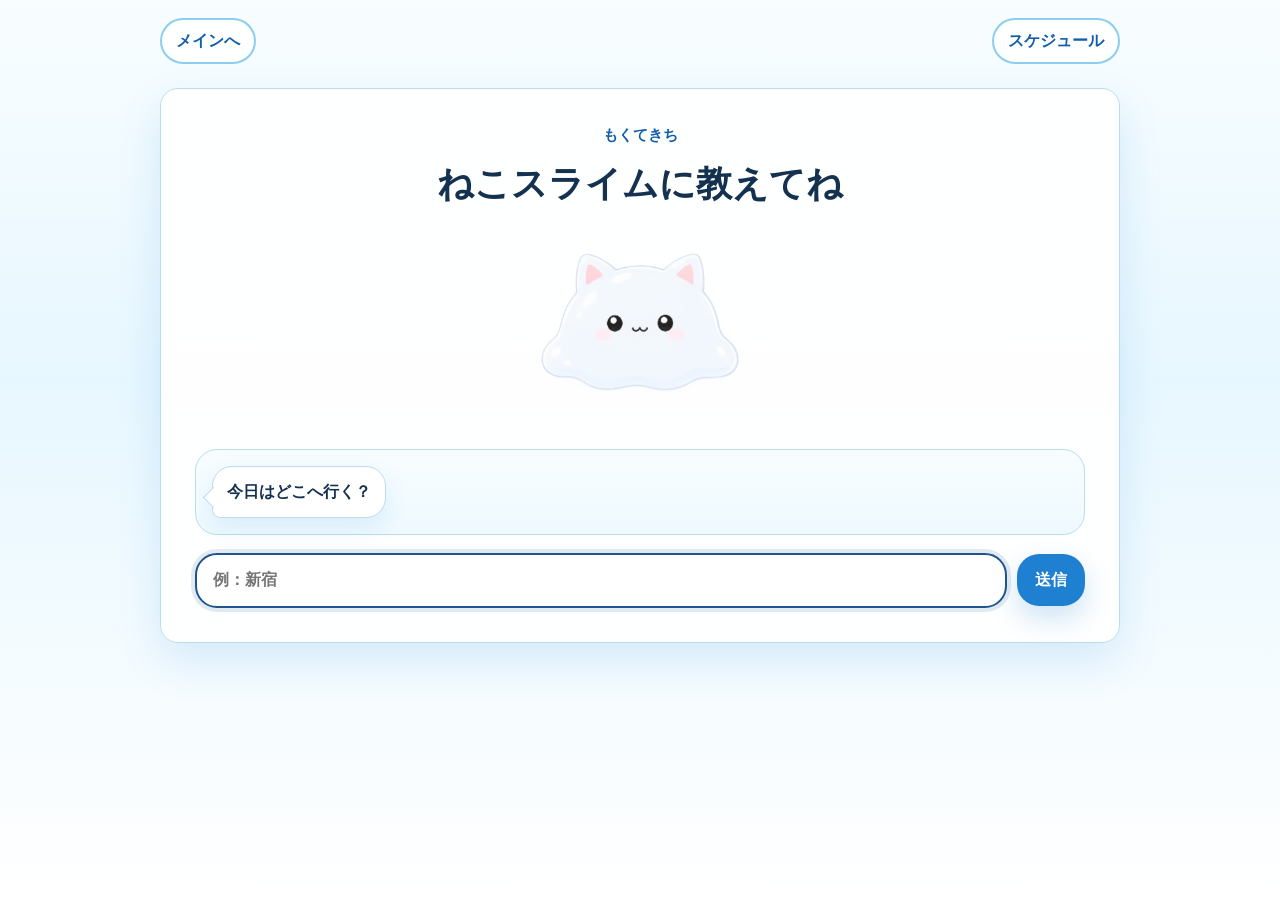
==== commit f08a10d0: "Add schedule tuning to goal chat" ====
--- a/goal.html
+++ b/goal.html
@@ -34,6 +34,7 @@
         <input id="goal-place" name="goalPlace" type="hidden">
         <input id="arrival-hour" name="arrivalHour" type="hidden" value="10">
         <input id="arrival-minute" name="arrivalMinute" type="hidden" value="00">
+        <input id="arrival-buffer" name="arrivalBuffer" type="hidden" value="10">
         <input id="train-time" name="trainTime" type="hidden">
         <input id="train-duration" name="trainDuration" type="hidden">
       </div>
--- a/styles.css
+++ b/styles.css
@@ -450,14 +450,16 @@
 .chat-log {
   display: grid;
   gap: 10px;
-  min-height: 260px;
+  align-content: start;
+  min-height: auto;
   padding: 16px;
-  border: 1px solid #f4d9d4;
+  border: 1px solid #b9ddef;
   border-radius: 22px;
-  background: linear-gradient(180deg, #fff9f4 0%, #fff1ec 100%);
+  background: linear-gradient(180deg, #f8fdff 0%, #eef9ff 100%);
 }
 
 .chat-bubble {
+  position: relative;
   width: fit-content;
   max-width: min(84%, 420px);
   padding: 12px 14px;
@@ -465,7 +467,7 @@
   font-weight: 800;
   line-height: 1.65;
   white-space: pre-line;
-  box-shadow: 0 10px 24px rgba(233, 90, 120, 0.08);
+  box-shadow: 0 10px 24px rgba(31, 127, 209, 0.1);
 }
 
 .chat-bubble--slime {
@@ -473,7 +475,20 @@
   border-bottom-left-radius: 8px;
   background: #ffffff;
   color: var(--text);
-  border: 1px solid #ffd8d0;
+  border: 1px solid #b9ddef;
+}
+
+.chat-bubble--slime::before {
+  content: "";
+  position: absolute;
+  left: -7px;
+  bottom: 12px;
+  width: 14px;
+  height: 14px;
+  border-left: 1px solid #b9ddef;
+  border-bottom: 1px solid #b9ddef;
+  background: #ffffff;
+  transform: rotate(45deg);
 }
 
 .chat-bubble--user {
@@ -483,6 +498,90 @@
   color: #ffffff;
 }
 
+.chat-bubble--user::after {
+  content: "";
+  position: absolute;
+  right: -7px;
+  bottom: 12px;
+  width: 14px;
+  height: 14px;
+  background: var(--blue);
+  transform: rotate(45deg);
+}
+
+.chat-route-link {
+  display: inline-block;
+  margin-top: 6px;
+  color: var(--blue-strong);
+  font-weight: 900;
+  text-decoration: underline;
+  text-underline-offset: 3px;
+}
+
+.chat-button-row {
+  display: flex;
+  flex-wrap: wrap;
+  gap: 8px;
+}
+
+.chat-choice-button {
+  min-height: 42px;
+  border: 2px solid var(--blue);
+  border-radius: 999px;
+  background: var(--blue);
+  color: #ffffff;
+  padding: 8px 14px;
+  font-size: 0.95rem;
+  font-weight: 900;
+  line-height: 1.2;
+}
+
+.chat-choice-button--secondary {
+  background: #ffffff;
+  color: var(--blue-strong);
+  border-color: #8ccdf0;
+}
+
+.chat-mood-options {
+  position: relative;
+  display: grid;
+  grid-template-columns: repeat(5, minmax(28px, 1fr));
+  gap: 8px;
+  align-items: center;
+  min-width: min(68vw, 280px);
+  padding: 10px 0;
+}
+
+.chat-mood-options::before {
+  content: "";
+  position: absolute;
+  left: 10%;
+  right: 10%;
+  top: 50%;
+  height: 3px;
+  border-radius: 999px;
+  background: #b9ddef;
+  transform: translateY(-50%);
+}
+
+.chat-mood-option {
+  position: relative;
+  z-index: 1;
+  justify-self: center;
+  width: 26px;
+  height: 26px;
+  border: 3px solid #9bd4f4;
+  border-radius: 50%;
+  background: #ffffff;
+  padding: 0;
+}
+
+.chat-mood-option:focus-visible,
+.chat-choice-button:focus-visible {
+  outline: 4px solid rgba(31, 85, 143, 0.24);
+  outline-offset: 3px;
+}
+
 .chat-input-area {
   display: grid;
   grid-template-columns: minmax(0, 1fr) auto;
@@ -492,12 +591,12 @@
 
 .chat-input-area input {
   width: 100%;
-  min-height: 56px;
-  border: 2px solid #f4c5bd;
-  border-radius: 18px;
+  min-height: 52px;
+  border: 2px solid #b9ddef;
+  border-radius: 22px;
   background: #ffffff;
   color: var(--text);
-  padding: 0 14px;
+  padding: 12px 16px;
   font-weight: 800;
   outline: none;
 }
@@ -508,14 +607,14 @@
 }
 
 .chat-send-button {
-  min-height: 56px;
+  min-height: 52px;
   border: 0;
-  border-radius: 18px;
-  background: var(--warm-strong);
+  border-radius: 22px;
+  background: var(--blue);
   color: #ffffff;
   padding: 0 18px;
   font-weight: 900;
-  box-shadow: 0 12px 28px rgba(233, 90, 120, 0.2);
+  box-shadow: 0 12px 28px rgba(31, 127, 209, 0.22);
 }
 
 .chat-confirm-actions {
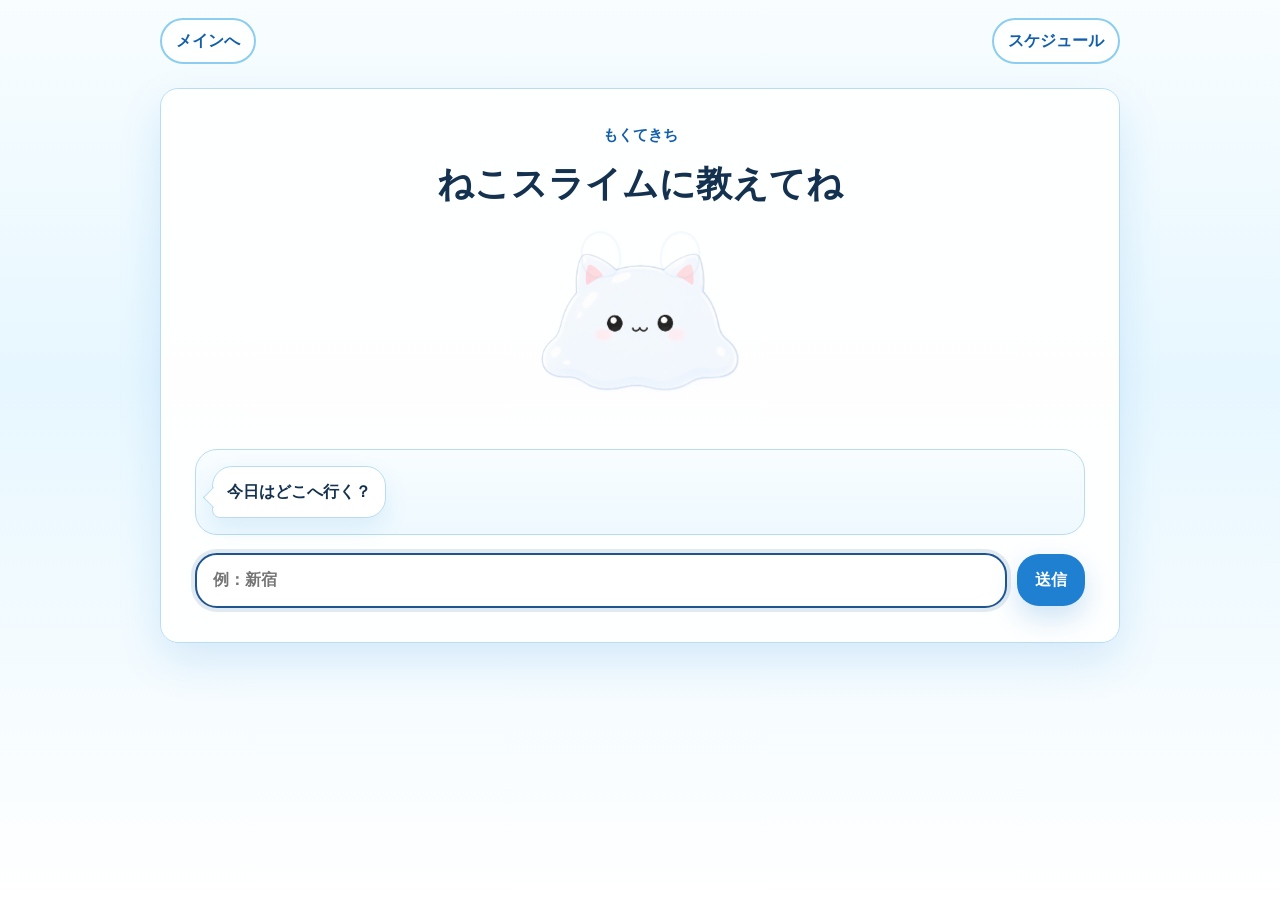
==== commit 000820bd: "Add stretchy cat slime drag animation" ====
--- a/goal.html
+++ b/goal.html
@@ -4,7 +4,7 @@
   <meta charset="UTF-8">
   <meta name="viewport" content="width=device-width, initial-scale=1.0">
   <title>もくてきち - Yasasisugi Navi</title>
-  <link rel="stylesheet" href="styles.css">
+  <link rel="stylesheet" href="styles.css?v=20260704-slime-drag">
 </head>
 <body>
   <main class="subpage">
@@ -17,7 +17,11 @@
       <div class="chat-hero">
         <p class="eyebrow">もくてきち</p>
         <h1 id="goal-title">ねこスライムに教えてね</h1>
-        <img class="chat-slime cat-slime" src="nomal.png" alt="猫スライム">
+        <div class="slime-wrap chat-slime cat-slime">
+          <img class="slime-body" src="nomal.png" alt="猫スライム">
+          <span class="slime-ear-left" aria-hidden="true"></span>
+          <span class="slime-ear-right" aria-hidden="true"></span>
+        </div>
       </div>
 
       <div id="goal-chat-log" class="chat-log" aria-live="polite"></div>
@@ -41,6 +45,6 @@
     </section>
   </main>
 
-  <script src="app.js"></script>
+  <script src="app.js?v=20260704-slime-drag"></script>
 </body>
 </html>
--- a/styles.css
+++ b/styles.css
@@ -150,24 +150,113 @@
   aspect-ratio: 1;
 }
 
-.cat-slime {
+.slime-wrap {
+  --slime-x: 0px;
+  --slime-y: 0px;
+  --slime-scale-x: 1;
+  --slime-scale-y: 1;
+  --slime-rotate: 0deg;
+  --slime-ear-x: 0px;
+  --slime-ear-y: 0px;
+  --slime-ear-rotate-left: -7deg;
+  --slime-ear-rotate-right: 7deg;
+  position: relative;
+  display: grid;
+  place-items: center;
+  width: 100%;
+  max-width: 100%;
+  max-height: min(48vh, 520px);
+  transform-origin: 50% 82%;
+  transform: translate3d(var(--slime-x), var(--slime-y), 0) rotate(var(--slime-rotate)) scale(var(--slime-scale-x), var(--slime-scale-y));
+  animation: slime-idle 3.4s ease-in-out infinite;
+  cursor: grab;
+  touch-action: none;
+  user-select: none;
+  -webkit-user-drag: none;
+  will-change: transform;
+}
+
+.slime-wrap.is-pressing,
+.slime-wrap.is-dragging,
+.slime-wrap.is-releasing {
+  animation: none;
+}
+
+.slime-wrap.is-pressing {
+  transform: translate3d(var(--slime-x), var(--slime-y), 0) rotate(var(--slime-rotate)) scale(1.08, 0.92);
+}
+
+.slime-wrap.is-dragging {
+  cursor: grabbing;
+}
+
+.slime-wrap.is-releasing {
+  animation: slime-release 560ms cubic-bezier(0.18, 0.86, 0.24, 1) both;
+}
+
+.slime-body {
   display: block;
   width: 100%;
   max-width: 100%;
   height: auto;
-  max-height: min(48vh, 520px);
   object-fit: contain;
-  transform-origin: 50% 82%;
-  animation: slime-idle 3.4s ease-in-out infinite;
-  cursor: pointer;
-  touch-action: manipulation;
+  pointer-events: none;
   user-select: none;
   -webkit-user-drag: none;
+}
+
+.slime-ear-left,
+.slime-ear-right {
+  position: absolute;
+  top: 9%;
+  width: 18%;
+  aspect-ratio: 0.85;
+  border-radius: 56% 56% 44% 44%;
+  background: rgba(255, 255, 255, 0.28);
+  box-shadow: inset 0 0 0 2px rgba(31, 127, 209, 0.14);
+  opacity: 0.38;
+  pointer-events: none;
+  transform-origin: 50% 92%;
   will-change: transform;
 }
 
-.cat-slime:active {
-  animation: slime-puni 260ms cubic-bezier(0.18, 0.86, 0.36, 1) both;
+.slime-ear-left {
+  left: 24%;
+  transform: translate3d(var(--slime-ear-x), var(--slime-ear-y), 0) rotate(var(--slime-ear-rotate-left));
+  animation: slime-ear-idle-left 3.4s ease-in-out infinite 90ms;
+}
+
+.slime-ear-right {
+  right: 24%;
+  transform: translate3d(var(--slime-ear-x), var(--slime-ear-y), 0) rotate(var(--slime-ear-rotate-right));
+  animation: slime-ear-idle-right 3.4s ease-in-out infinite 90ms;
+}
+
+.slime-wrap.is-pressing .slime-ear-left,
+.slime-wrap.is-pressing .slime-ear-right,
+.slime-wrap.is-dragging .slime-ear-left,
+.slime-wrap.is-dragging .slime-ear-right,
+.slime-wrap.is-releasing .slime-ear-left,
+.slime-wrap.is-releasing .slime-ear-right {
+  animation: none;
+}
+
+.slime-wrap.is-pressing .slime-ear-left {
+  transform: translate3d(var(--slime-ear-x), calc(var(--slime-ear-y) + 2px), 0) rotate(-15deg);
+  transition: transform 90ms ease-out 60ms;
+}
+
+.slime-wrap.is-pressing .slime-ear-right {
+  transform: translate3d(var(--slime-ear-x), calc(var(--slime-ear-y) + 2px), 0) rotate(15deg);
+  transition: transform 90ms ease-out 60ms;
+}
+
+.slime-wrap.is-releasing .slime-ear-left {
+  animation: slime-ear-release-left 560ms cubic-bezier(0.18, 0.86, 0.24, 1) both 70ms;
+}
+
+.slime-wrap.is-releasing .slime-ear-right {
+  animation: slime-ear-release-right 560ms cubic-bezier(0.18, 0.86, 0.24, 1) both 70ms;
 }
 
 .character-placeholder {
@@ -200,6 +289,36 @@
   }
 }
 
+@keyframes slime-ear-idle-left {
+  0% {
+    transform: translate3d(0, 0, 0) rotate(-4deg);
+  }
+  35% {
+    transform: translate3d(1px, 2px, 0) rotate(2deg);
+  }
+  70% {
+    transform: translate3d(-1px, -1px, 0) rotate(-2deg);
+  }
+  100% {
+    transform: translate3d(0, 0, 0) rotate(-4deg);
+  }
+}
+
+@keyframes slime-ear-idle-right {
+  0% {
+    transform: translate3d(0, 0, 0) rotate(4deg);
+  }
+  35% {
+    transform: translate3d(-1px, 2px, 0) rotate(-2deg);
+  }
+  70% {
+    transform: translate3d(1px, -1px, 0) rotate(2deg);
+  }
+  100% {
+    transform: translate3d(0, 0, 0) rotate(4deg);
+  }
+}
+
 @keyframes slime-puni {
   0% {
     transform: translateY(0) scale(1);
@@ -215,8 +334,61 @@
   }
 }
 
+@keyframes slime-release {
+  0% {
+    transform: translate3d(var(--slime-x), var(--slime-y), 0) rotate(var(--slime-rotate)) scale(var(--slime-scale-x), var(--slime-scale-y));
+  }
+  24% {
+    transform: translate3d(-3px, -2px, 0) rotate(-2deg) scale(0.96, 1.04);
+  }
+  48% {
+    transform: translate3d(0, 0, 0) rotate(1.5deg) scale(1.05, 0.96);
+  }
+  70% {
+    transform: translate3d(0, 0, 0) rotate(-1deg) scale(0.98, 1.03);
+  }
+  86% {
+    transform: translate3d(0, 0, 0) rotate(0.6deg) scale(1.015, 0.99);
+  }
+  100% {
+    transform: translate3d(0, 0, 0) rotate(0deg) scale(1);
+  }
+}
+
+@keyframes slime-ear-release-left {
+  0% {
+    transform: translate3d(var(--slime-ear-x), var(--slime-ear-y), 0) rotate(calc(var(--slime-ear-rotate-left) - 6deg));
+  }
+  45% {
+    transform: translate3d(-2px, -2px, 0) rotate(-16deg);
+  }
+  72% {
+    transform: translate3d(1px, -1px, 0) rotate(-4deg);
+  }
+  100% {
+    transform: translate3d(0, 0, 0) rotate(-7deg);
+  }
+}
+
+@keyframes slime-ear-release-right {
+  0% {
+    transform: translate3d(var(--slime-ear-x), var(--slime-ear-y), 0) rotate(calc(var(--slime-ear-rotate-right) + 6deg));
+  }
+  45% {
+    transform: translate3d(2px, -2px, 0) rotate(16deg);
+  }
+  72% {
+    transform: translate3d(-1px, -1px, 0) rotate(4deg);
+  }
+  100% {
+    transform: translate3d(0, 0, 0) rotate(7deg);
+  }
+}
+
 @media (prefers-reduced-motion: reduce) {
-  .cat-slime {
+  .slime-wrap,
+  .slime-ear-left,
+  .slime-ear-right {
     animation: none;
   }
 }
@@ -534,12 +706,27 @@
   font-size: 0.95rem;
   font-weight: 900;
   line-height: 1.2;
+  white-space: normal;
 }
 
 .chat-choice-button--secondary {
   background: #ffffff;
   color: var(--blue-strong);
   border-color: #8ccdf0;
+}
+
+.chat-mood-wrap {
+  display: grid;
+  grid-template-columns: auto minmax(150px, 1fr) auto;
+  gap: 8px;
+  align-items: center;
+}
+
+.chat-mood-label {
+  color: var(--blue-strong);
+  font-size: 0.86rem;
+  font-weight: 900;
+  white-space: nowrap;
 }
 
 .chat-mood-options {
@@ -548,7 +735,7 @@
   grid-template-columns: repeat(5, minmax(28px, 1fr));
   gap: 8px;
   align-items: center;
-  min-width: min(68vw, 280px);
+  min-width: min(50vw, 230px);
   padding: 10px 0;
 }
 
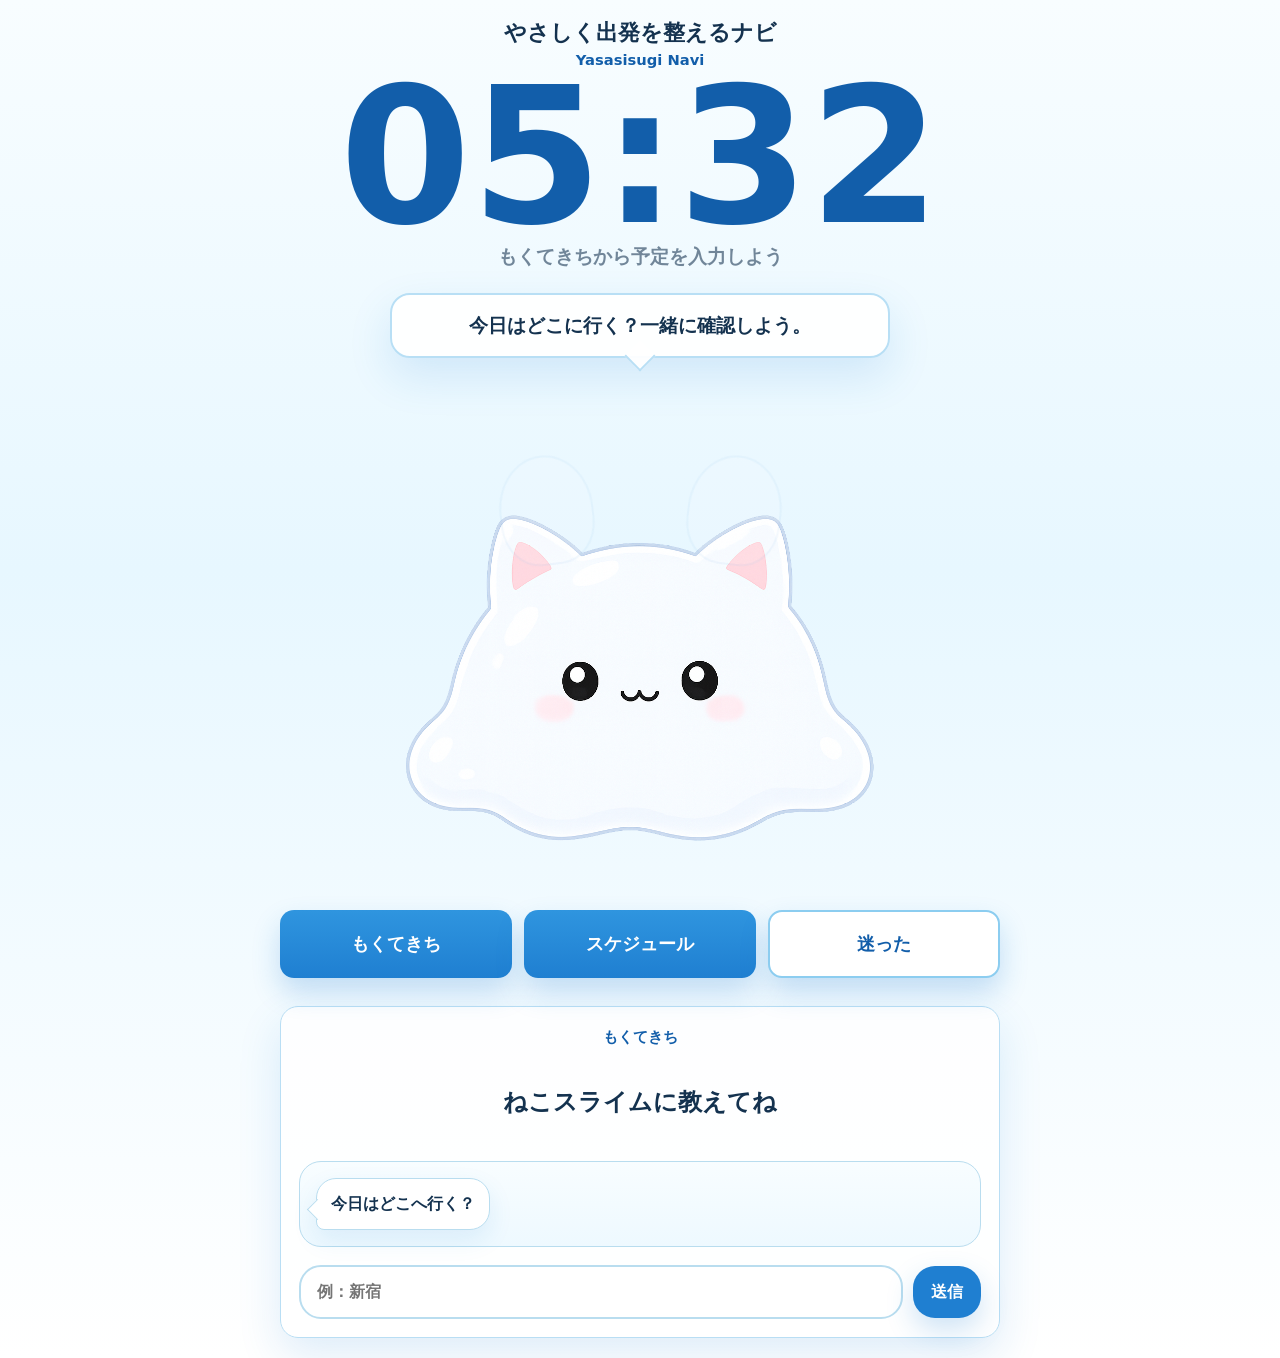
==== commit 30388ca2: "Move goal chat to the home page" ====
--- a/goal.html
+++ b/goal.html
@@ -3,48 +3,16 @@
 <head>
   <meta charset="UTF-8">
   <meta name="viewport" content="width=device-width, initial-scale=1.0">
+  <meta http-equiv="refresh" content="0; url=index.html#goal-section">
   <title>もくてきち - Yasasisugi Navi</title>
-  <link rel="stylesheet" href="styles.css?v=20260704-slime-drag">
+  <link rel="stylesheet" href="styles.css?v=20260704-main-chat">
 </head>
 <body>
   <main class="subpage">
-    <nav class="page-nav" aria-label="ページ移動">
-      <a href="index.html">メインへ</a>
-      <a href="schedule.html">スケジュール</a>
-    </nav>
-
-    <section id="goal-section" class="section-panel chat-goal" aria-labelledby="goal-title">
-      <div class="chat-hero">
-        <p class="eyebrow">もくてきち</p>
-        <h1 id="goal-title">ねこスライムに教えてね</h1>
-        <div class="slime-wrap chat-slime cat-slime">
-          <img class="slime-body" src="nomal.png" alt="猫スライム">
-          <span class="slime-ear-left" aria-hidden="true"></span>
-          <span class="slime-ear-right" aria-hidden="true"></span>
-        </div>
-      </div>
-
-      <div id="goal-chat-log" class="chat-log" aria-live="polite"></div>
-
-      <form id="goal-chat-form" class="chat-input-area">
-        <label class="sr-only" for="goal-chat-input">こたえを入力</label>
-        <input id="goal-chat-input" type="text" autocomplete="off" placeholder="ここに入力してね">
-        <button class="chat-send-button" type="submit">送信</button>
-      </form>
-
-      <div id="goal-chat-actions" class="chat-confirm-actions" hidden></div>
-
-      <div class="goal-hidden-fields" aria-hidden="true">
-        <input id="goal-place" name="goalPlace" type="hidden">
-        <input id="arrival-hour" name="arrivalHour" type="hidden" value="10">
-        <input id="arrival-minute" name="arrivalMinute" type="hidden" value="00">
-        <input id="arrival-buffer" name="arrivalBuffer" type="hidden" value="10">
-        <input id="train-time" name="trainTime" type="hidden">
-        <input id="train-duration" name="trainDuration" type="hidden">
-      </div>
+    <section class="section-panel">
+      <p>メインページのもくてきち入力へ移動します。</p>
+      <p><a href="index.html#goal-section">移動しない場合はこちら</a></p>
     </section>
   </main>
-
-  <script src="app.js?v=20260704-slime-drag"></script>
 </body>
 </html>
--- a/styles.css
+++ b/styles.css
@@ -600,6 +600,15 @@
   gap: 18px;
 }
 
+.home-chat {
+  margin-top: 28px;
+  padding: 18px;
+  border: 1px solid var(--line);
+  border-radius: 18px;
+  background: rgba(255, 255, 255, 0.86);
+  box-shadow: var(--shadow);
+}
+
 .chat-hero {
   display: grid;
   justify-items: center;
